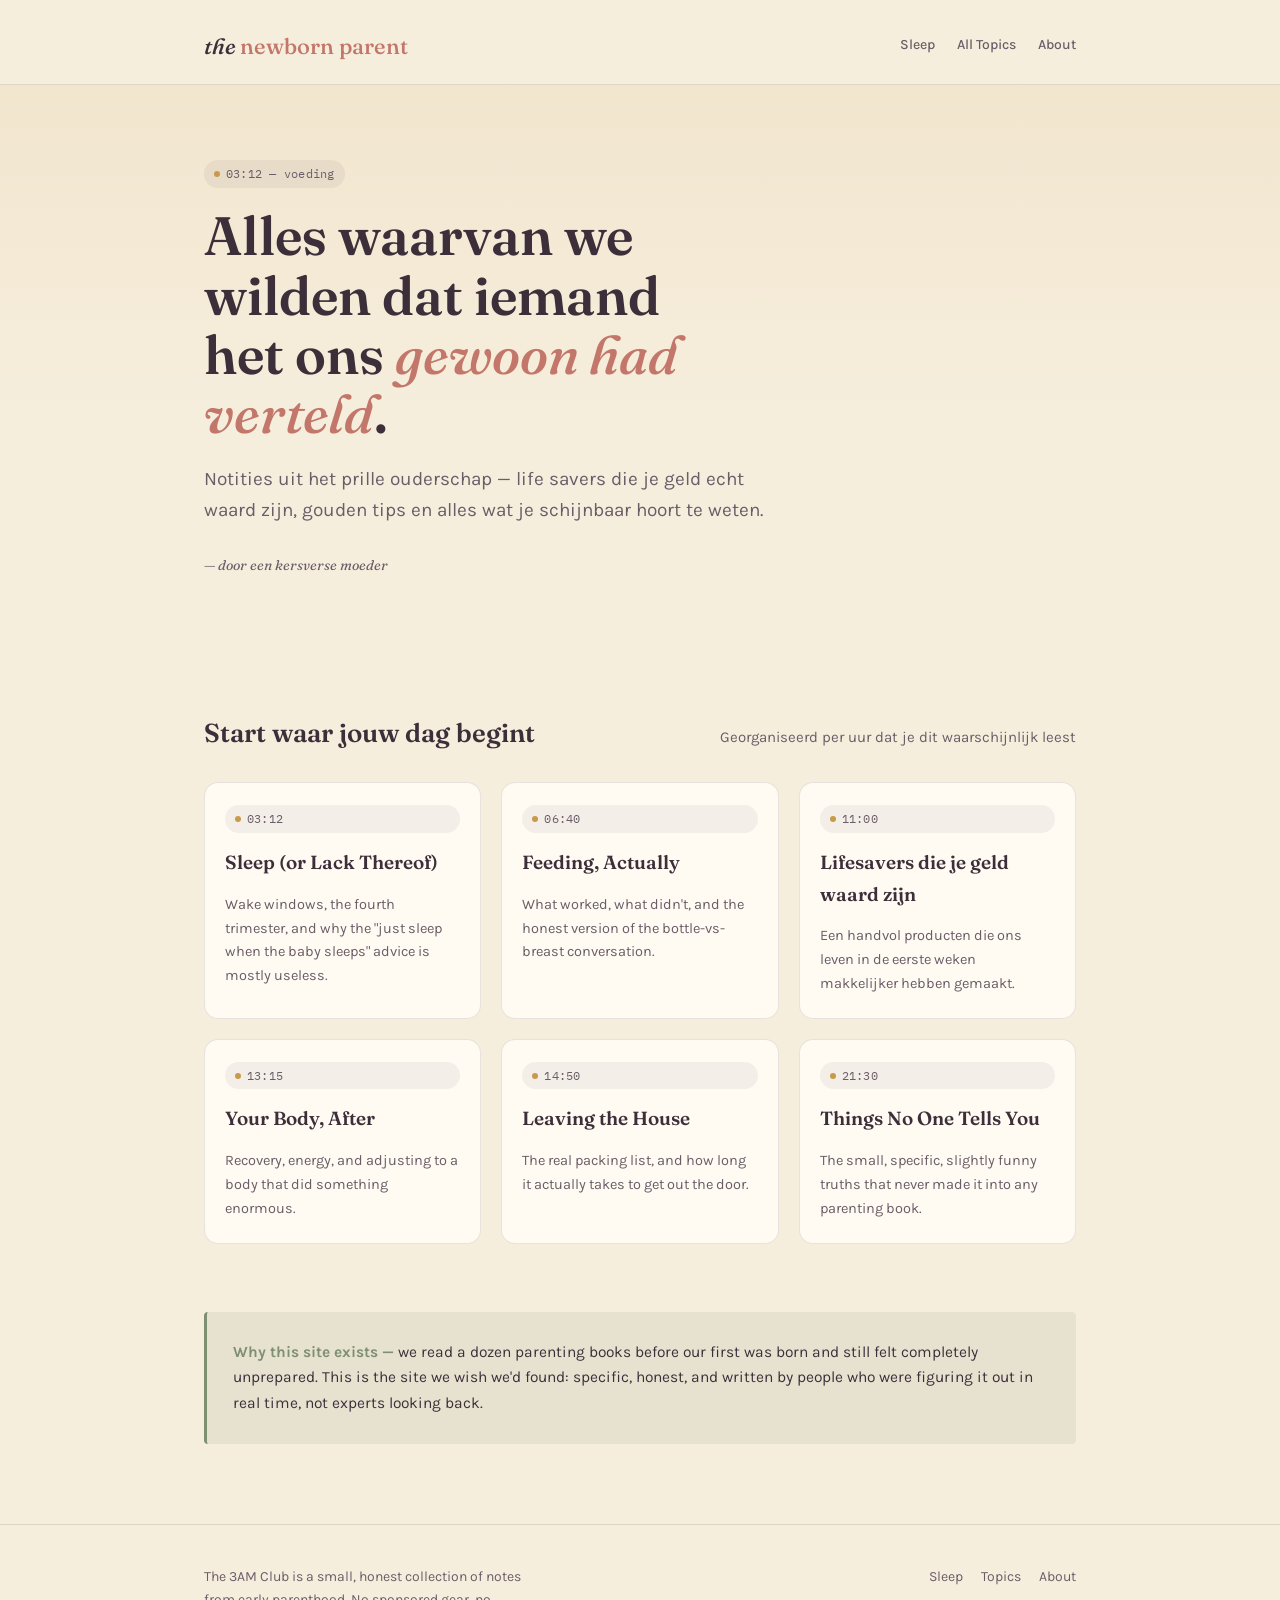
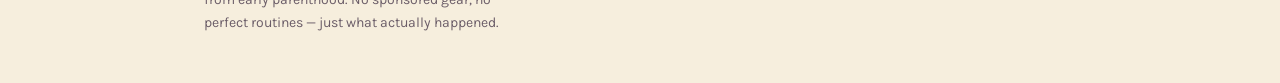
==== index.html @ 92943ace "Update product description in index.html" ====
<!DOCTYPE html>
<html lang="en">
<head>
<meta charset="UTF-8">
<meta name="viewport" content="width=device-width, initial-scale=1.0">
<title>The Newborn Parent - No manual? No problem! A helping hand in early parenthood</title>
<meta name="description" content="Honest notes on the first period of parenthood, gear that's actually worth it, and the things no one tells you about.">
<link rel="stylesheet" href="styles.css">
</head>
<body>

<header class="site">
  <div class="wrap">
    <a href="index.html" class="logo">the <span>newborn parent</span></a>
    <nav class="site-nav">
      <a href="sleep.html">Sleep</a>
      <a href="#topics">All Topics</a>
      <a href="#about">About</a>
    </nav>
  </div>
</header>

<section class="hero">
  <div class="wrap">
    <div class="stamp">03:12 — voeding </div>
    <h1 style="margin-top:18px;">Alles waarvan we wilden dat iemand het ons <em>gewoon had verteld</em>.</h1>
    <p class="lede">Notities uit het prille ouderschap — life savers die je geld echt waard zijn, gouden tips en alles wat je schijnbaar hoort te weten.</p>
    <p class="byline">— door een kersverse moeder</p>
  </div>
</section>

<div class="wrap" id="topics">
  <div class="section-head">
    <h2>Start waar jouw dag begint</h2>
    <p>Georganiseerd per uur dat je dit waarschijnlijk leest</p>
  </div>

  <div class="topics">
    <a class="topic-card" href="sleep.html">
      <div class="stamp">03:12</div>
      <h3>Sleep (or Lack Thereof)</h3>
      <p>Wake windows, the fourth trimester, and why the "just sleep when the baby sleeps" advice is mostly useless.</p>
    </a>

    <a class="topic-card" href="#feeding">
      <div class="stamp">06:40</div>
      <h3>Feeding, Actually</h3>
      <p>What worked, what didn't, and the honest version of the bottle-vs-breast conversation.</p>
    </a>

    <a class="topic-card" href="#gear">
      <div class="stamp">11:00</div>
      <h3>Lifesavers die je geld waard zijn</h3>
      <p>Een handvol producten die ons leven in de eerste weken makkelijker hebben gemaakt.</p>
    </a>

    <a class="topic-card" href="#body">
      <div class="stamp">13:15</div>
      <h3>Your Body, After</h3>
      <p>Recovery, energy, and adjusting to a body that did something enormous.</p>
    </a>

    <a class="topic-card" href="#outings">
      <div class="stamp">14:50</div>
      <h3>Leaving the House</h3>
      <p>The real packing list, and how long it actually takes to get out the door.</p>
    </a>

    <a class="topic-card" href="#truths">
      <div class="stamp">21:30</div>
      <h3>Things No One Tells You</h3>
      <p>The small, specific, slightly funny truths that never made it into any parenting book.</p>
    </a>
  </div>
</div>

<div class="wrap" id="about">
  <div class="callout">
    <p><strong>Why this site exists —</strong> we read a dozen parenting books before our first was born and still felt completely unprepared. This is the site we wish we'd found: specific, honest, and written by people who were figuring it out in real time, not experts looking back.</p>
  </div>
</div>

<footer class="site">
  <div class="wrap">
    <p>The 3AM Club is a small, honest collection of notes from early parenthood. No sponsored gear, no perfect routines — just what actually happened.</p>
    <nav class="foot-nav">
      <a href="sleep.html">Sleep</a>
      <a href="#topics">Topics</a>
      <a href="#about">About</a>
    </nav>
  </div>
</footer>

</body>
</html>
---- styles.css ----
/* ============================================
   THE 3AM CLUB — shared styles
   Palette:
     --lamp   #F6EEDD  warm lamplight background
     --paper  #FFFBF3  card surface, slightly lifted
     --ink    #3D2F3A  deep plum-brown text
     --sage   #7E8F72  calm green accent (topics)
     --rose   #C3776A  dusty rose accent (CTAs)
     --gold   #C99A4A  hairline / divider accent
   Type:
     Display: 'Fraunces' (italic for voice, upright for headings)
     Body:    'Karla'
     Utility: 'IBM Plex Mono' (timestamps — the site's signature device)
   ============================================ */

@import url('https://fonts.googleapis.com/css2?family=Fraunces:ital,wght@0,500;0,600;1,500&family=Karla:wght@400;500;700&family=IBM+Plex+Mono:wght@500&display=swap');

:root {
  --lamp: #F6EEDD;
  --paper: #FFFBF3;
  --ink: #3D2F3A;
  --ink-soft: #6B5D68;
  --sage: #7E8F72;
  --rose: #C3776A;
  --gold: #C99A4A;
  --line: rgba(61, 47, 58, 0.12);
  --max: 920px;
}

* { box-sizing: border-box; }

html { scroll-behavior: smooth; }

body {
  margin: 0;
  background: var(--lamp);
  color: var(--ink);
  font-family: 'Karla', sans-serif;
  font-size: 17px;
  line-height: 1.65;
  -webkit-font-smoothing: antialiased;
}

a { color: inherit; }

img { max-width: 100%; display: block; }

.wrap {
  max-width: var(--max);
  margin: 0 auto;
  padding: 0 24px;
}

/* ---------- timestamp tag: the signature device ---------- */
.stamp {
  display: inline-flex;
  align-items: center;
  gap: 6px;
  font-family: 'IBM Plex Mono', monospace;
  font-size: 12px;
  letter-spacing: 0.02em;
  color: var(--ink-soft);
  background: rgba(61, 47, 58, 0.06);
  padding: 4px 10px;
  border-radius: 100px;
}
.stamp::before {
  content: "";
  width: 6px;
  height: 6px;
  border-radius: 50%;
  background: var(--gold);
  flex-shrink: 0;
}

/* ---------- header ---------- */
header.site {
  padding: 28px 0 20px;
  border-bottom: 1px solid var(--line);
}
header.site .wrap {
  display: flex;
  align-items: center;
  justify-content: space-between;
  gap: 16px;
  flex-wrap: wrap;
}
.logo {
  font-family: 'Fraunces', serif;
  font-style: italic;
  font-weight: 500;
  font-size: 22px;
  text-decoration: none;
  color: var(--ink);
}
.logo span { color: var(--rose); font-style: normal; }
nav.site-nav {
  display: flex;
  gap: 22px;
  font-size: 14px;
  font-weight: 500;
}
nav.site-nav a {
  text-decoration: none;
  color: var(--ink-soft);
  border-bottom: 1px solid transparent;
  padding-bottom: 2px;
  transition: border-color 0.15s ease, color 0.15s ease;
}
nav.site-nav a:hover,
nav.site-nav a:focus-visible {
  color: var(--ink);
  border-color: var(--gold);
}

/* ---------- hero ---------- */
.hero {
  padding: 72px 0 56px;
  background: linear-gradient(180deg, rgba(201,154,74,0.10) 0%, rgba(246,238,221,0) 60%);
}
.hero .eyebrow { margin-bottom: 14px; }
.hero h1 {
  font-family: 'Fraunces', serif;
  font-weight: 600;
  font-size: clamp(34px, 5vw, 54px);
  line-height: 1.1;
  margin: 0 0 20px;
  max-width: 14ch;
}
.hero h1 em {
  color: var(--rose);
  font-style: italic;
  font-weight: 500;
}
.hero p.lede {
  font-size: 19px;
  color: var(--ink-soft);
  max-width: 52ch;
  margin: 0 0 28px;
}
.byline {
  font-size: 14px;
  color: var(--ink-soft);
  font-style: italic;
  font-family: 'Fraunces', serif;
}

/* ---------- topic grid ---------- */
.section-head {
  display: flex;
  align-items: baseline;
  justify-content: space-between;
  gap: 16px;
  margin: 64px 0 28px;
  flex-wrap: wrap;
}
.section-head h2 {
  font-family: 'Fraunces', serif;
  font-weight: 600;
  font-size: 26px;
  margin: 0;
}
.section-head p {
  color: var(--ink-soft);
  font-size: 15px;
  margin: 0;
}

.topics {
  display: grid;
  grid-template-columns: repeat(3, 1fr);
  gap: 20px;
  padding-bottom: 20px;
}
@media (max-width: 760px) {
  .topics { grid-template-columns: repeat(2, 1fr); }
}
@media (max-width: 520px) {
  .topics { grid-template-columns: 1fr; }
}

.topic-card {
  display: flex;
  flex-direction: column;
  gap: 14px;
  background: var(--paper);
  border: 1px solid var(--line);
  border-radius: 14px;
  padding: 22px 20px;
  text-decoration: none;
  color: var(--ink);
  transition: transform 0.15s ease, box-shadow 0.15s ease, border-color 0.15s ease;
}
.topic-card:hover,
.topic-card:focus-visible {
  transform: translateY(-3px);
  border-color: var(--gold);
  box-shadow: 0 10px 24px -14px rgba(61, 47, 58, 0.35);
}
.topic-card h3 {
  font-family: 'Fraunces', serif;
  font-weight: 600;
  font-size: 19px;
  margin: 0;
}
.topic-card p {
  font-size: 14.5px;
  color: var(--ink-soft);
  margin: 0;
  flex-grow: 1;
}

/* ---------- post list (topic hub pages) ---------- */
.post-list {
  display: flex;
  flex-direction: column;
  gap: 0;
  border-top: 1px solid var(--line);
}
.post-row {
  display: flex;
  flex-direction: column;
  gap: 10px;
  padding: 26px 0;
  border-bottom: 1px solid var(--line);
  text-decoration: none;
  color: var(--ink);
}
.post-row h3 {
  font-family: 'Fraunces', serif;
  font-weight: 600;
  font-size: 21px;
  margin: 0;
}
.post-row p {
  color: var(--ink-soft);
  margin: 0;
  font-size: 15.5px;
  max-width: 62ch;
}

/* ---------- breadcrumb ---------- */
.crumb {
  font-size: 13px;
  color: var(--ink-soft);
  text-decoration: none;
  display: inline-flex;
  align-items: center;
  gap: 6px;
  margin-bottom: 22px;
}
.crumb:hover { color: var(--ink); }

.hub-intro {
  padding: 44px 0 12px;
}
.hub-intro h1 {
  font-family: 'Fraunces', serif;
  font-weight: 600;
  font-size: clamp(30px, 4.5vw, 42px);
  margin: 0 0 14px;
}
.hub-intro p {
  color: var(--ink-soft);
  font-size: 17px;
  max-width: 56ch;
  margin: 0;
}

/* ---------- callout ---------- */
.callout {
  margin: 48px 0;
  padding: 28px 26px;
  background: rgba(126, 143, 114, 0.12);
  border-left: 3px solid var(--sage);
  border-radius: 4px;
}
.callout p {
  margin: 0;
  font-size: 15.5px;
}
.callout strong { color: var(--sage); }

/* ---------- footer ---------- */
footer.site {
  margin-top: 80px;
  border-top: 1px solid var(--line);
  padding: 40px 0 48px;
}
footer.site .wrap {
  display: flex;
  justify-content: space-between;
  align-items: flex-start;
  gap: 24px;
  flex-wrap: wrap;
}
footer.site p {
  color: var(--ink-soft);
  font-size: 14px;
  max-width: 40ch;
  margin: 0;
}
footer.site .foot-nav {
  display: flex;
  gap: 18px;
  font-size: 14px;
}
footer.site .foot-nav a {
  text-decoration: none;
  color: var(--ink-soft);
}
footer.site .foot-nav a:hover { color: var(--ink); }

:focus-visible {
  outline: 2px solid var(--gold);
  outline-offset: 2px;
}

@media (prefers-reduced-motion: reduce) {
  * { transition: none !important; scroll-behavior: auto !important; }
}
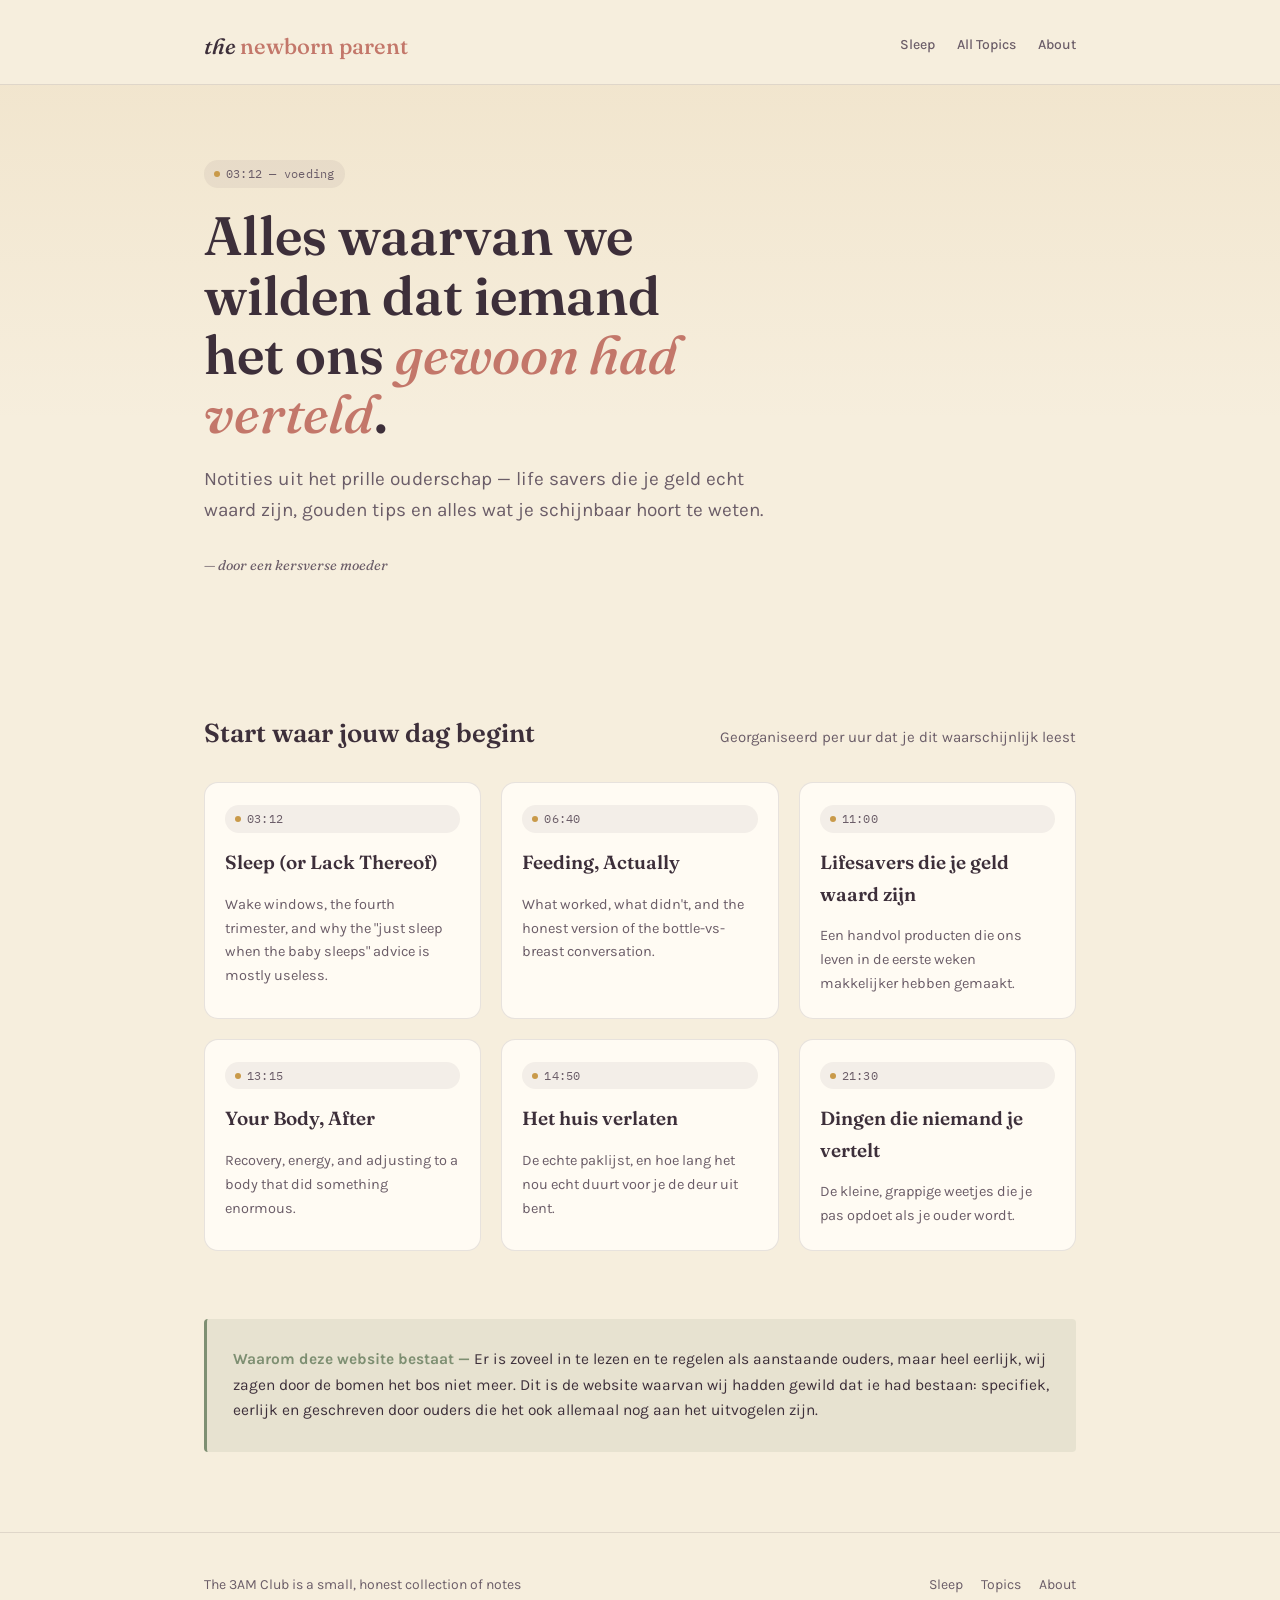
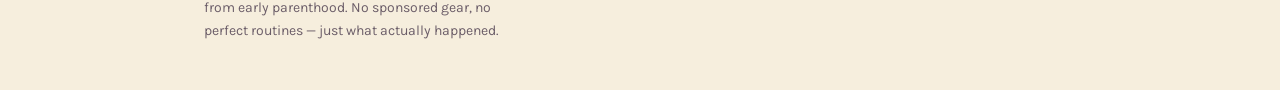
==== commit 9398a701: "Translate text in index.html to Dutch Translated content from English to Dutch for better accessibil" ====
--- a/index.html
+++ b/index.html
@@ -62,21 +62,21 @@
 
     <a class="topic-card" href="#outings">
       <div class="stamp">14:50</div>
-      <h3>Leaving the House</h3>
-      <p>The real packing list, and how long it actually takes to get out the door.</p>
+      <h3>Het huis verlaten</h3>
+      <p>De echte paklijst, en hoe lang het nou echt duurt voor je de deur uit bent.</p>
     </a>
 
     <a class="topic-card" href="#truths">
       <div class="stamp">21:30</div>
-      <h3>Things No One Tells You</h3>
-      <p>The small, specific, slightly funny truths that never made it into any parenting book.</p>
+      <h3>Dingen die niemand je vertelt</h3>
+      <p>De kleine, grappige weetjes die je pas opdoet als je ouder wordt.</p>
     </a>
   </div>
 </div>
 
 <div class="wrap" id="about">
   <div class="callout">
-    <p><strong>Why this site exists —</strong> we read a dozen parenting books before our first was born and still felt completely unprepared. This is the site we wish we'd found: specific, honest, and written by people who were figuring it out in real time, not experts looking back.</p>
+    <p><strong>Waarom deze website bestaat —</strong> Er is zoveel in te lezen en te regelen als aanstaande ouders, maar heel eerlijk, wij zagen door de bomen het bos niet meer. Dit is de website waarvan wij hadden gewild dat ie had bestaan: specifiek, eerlijk en geschreven door ouders die het ook allemaal nog aan het uitvogelen zijn.</p>
   </div>
 </div>
 
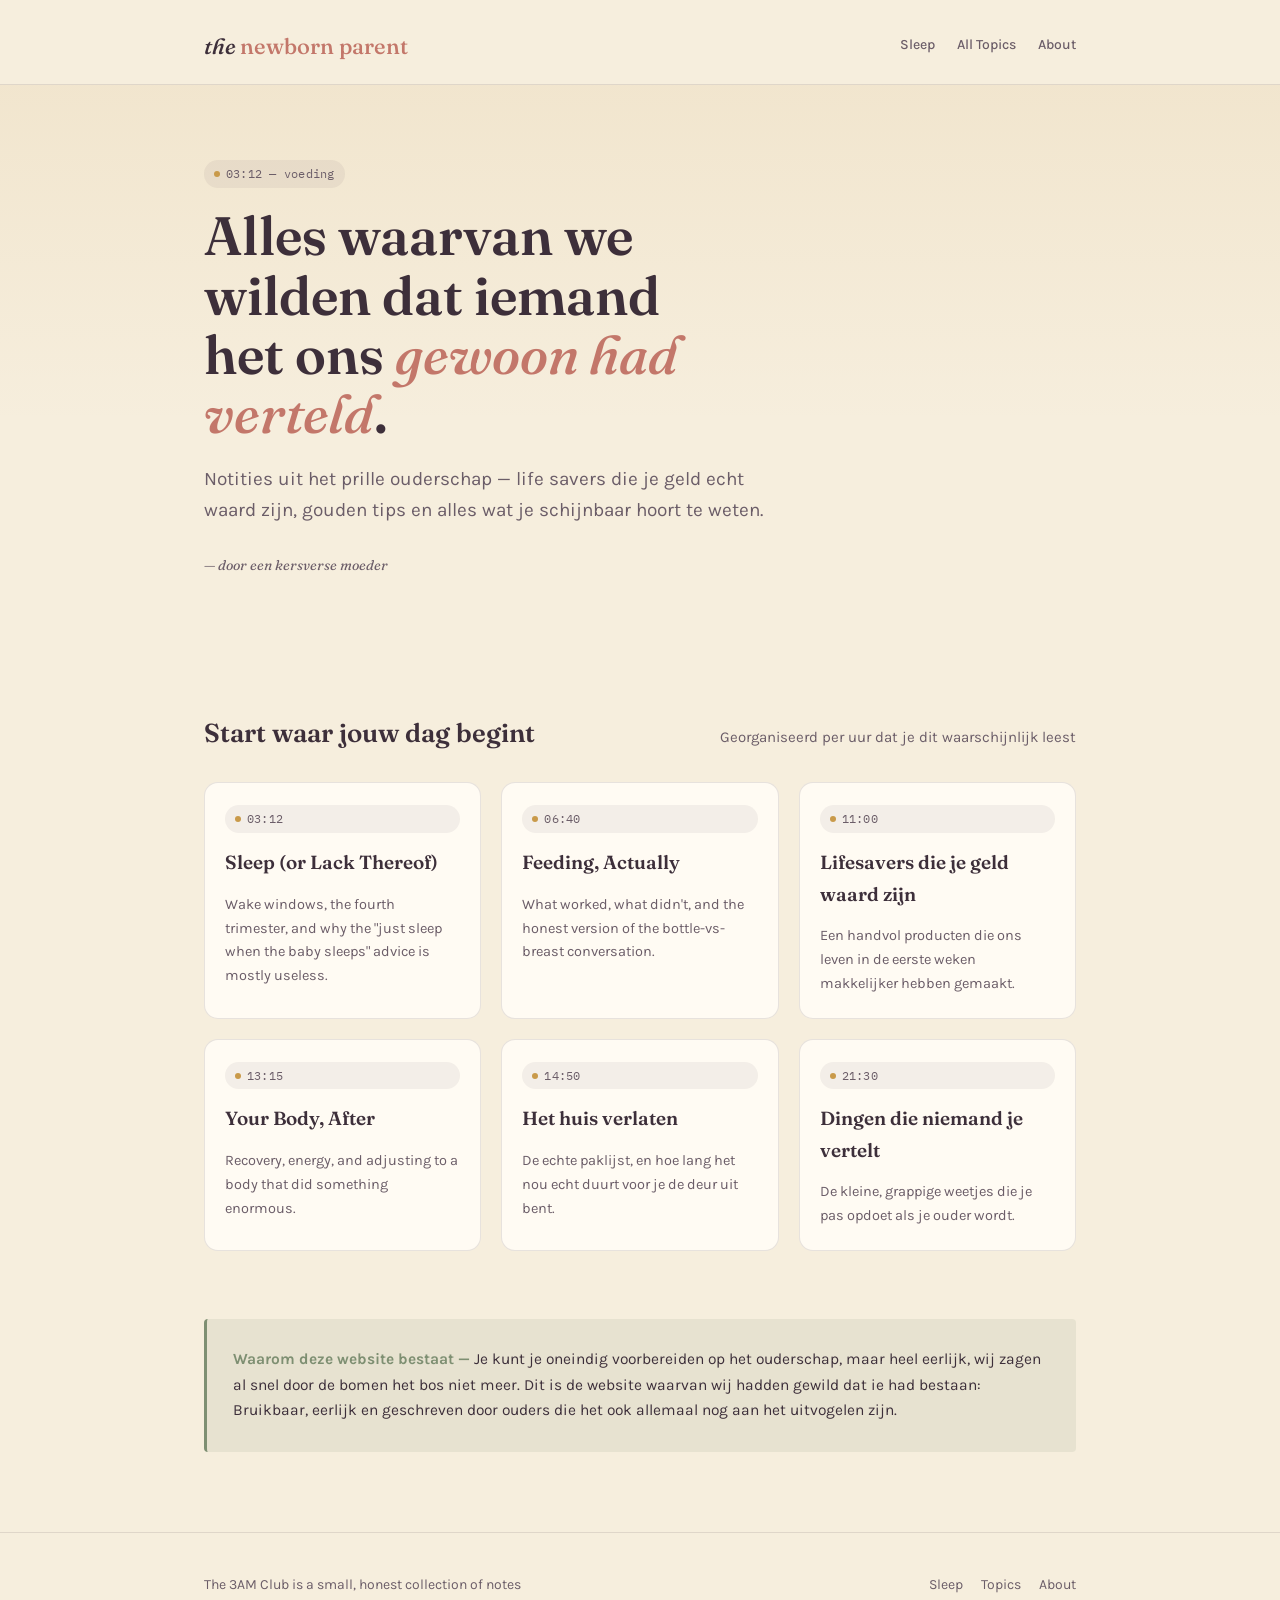
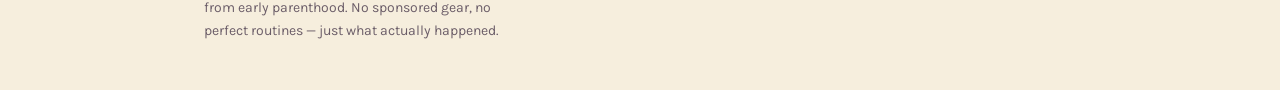
==== commit 50b20a69: "Update index.html" ====
--- a/index.html
+++ b/index.html
@@ -76,7 +76,7 @@
 
 <div class="wrap" id="about">
   <div class="callout">
-    <p><strong>Waarom deze website bestaat —</strong> Er is zoveel in te lezen en te regelen als aanstaande ouders, maar heel eerlijk, wij zagen door de bomen het bos niet meer. Dit is de website waarvan wij hadden gewild dat ie had bestaan: specifiek, eerlijk en geschreven door ouders die het ook allemaal nog aan het uitvogelen zijn.</p>
+    <p><strong>Waarom deze website bestaat —</strong> Je kunt je oneindig voorbereiden op het ouderschap, maar heel eerlijk, wij zagen al snel door de bomen het bos niet meer. Dit is de website waarvan wij hadden gewild dat ie had bestaan: Bruikbaar, eerlijk en geschreven door ouders die het ook allemaal nog aan het uitvogelen zijn.</p>
   </div>
 </div>
 
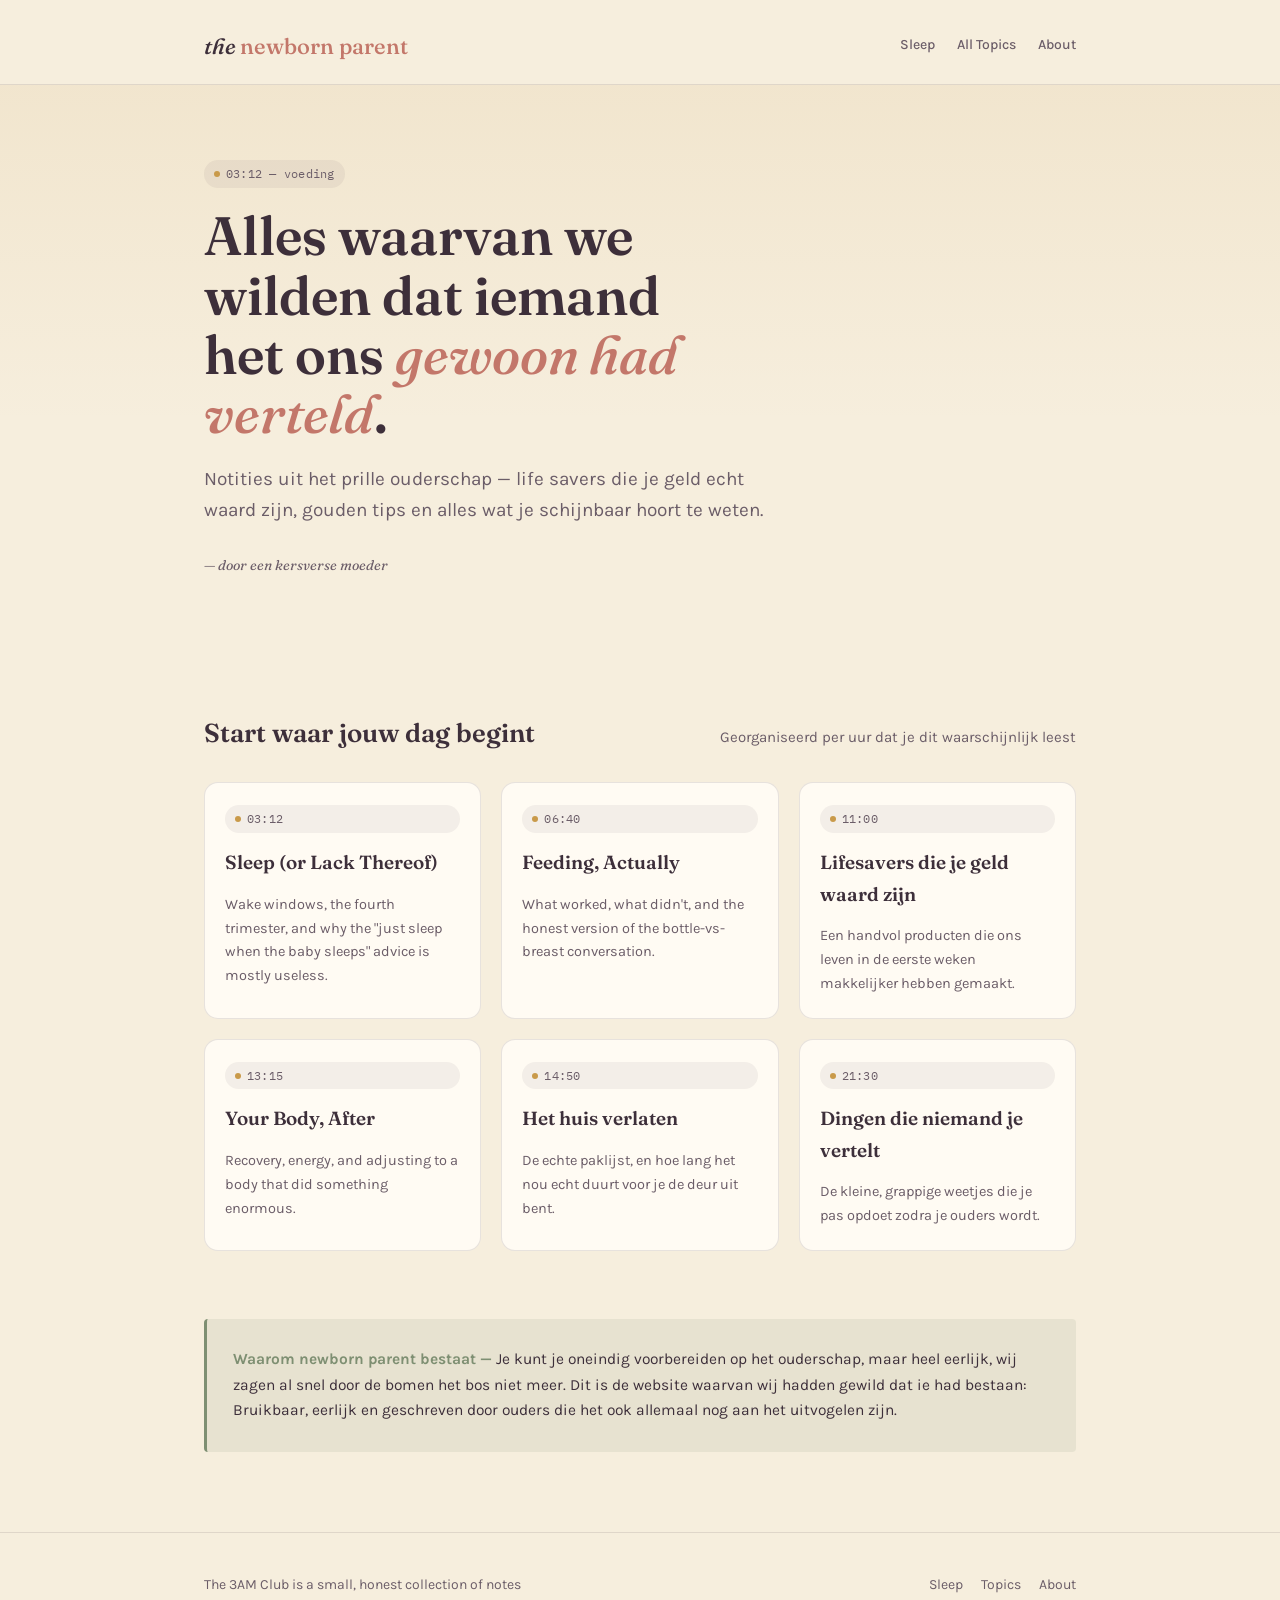
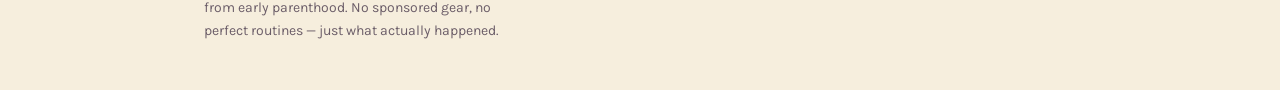
==== commit 535e82ae: "Update text in index.html for clarity" ====
--- a/index.html
+++ b/index.html
@@ -69,14 +69,14 @@
     <a class="topic-card" href="#truths">
       <div class="stamp">21:30</div>
       <h3>Dingen die niemand je vertelt</h3>
-      <p>De kleine, grappige weetjes die je pas opdoet als je ouder wordt.</p>
+      <p>De kleine, grappige weetjes die je pas opdoet zodra je ouders wordt.</p>
     </a>
   </div>
 </div>
 
 <div class="wrap" id="about">
   <div class="callout">
-    <p><strong>Waarom deze website bestaat —</strong> Je kunt je oneindig voorbereiden op het ouderschap, maar heel eerlijk, wij zagen al snel door de bomen het bos niet meer. Dit is de website waarvan wij hadden gewild dat ie had bestaan: Bruikbaar, eerlijk en geschreven door ouders die het ook allemaal nog aan het uitvogelen zijn.</p>
+    <p><strong>Waarom <span>newborn parent</span></a> bestaat —</strong> Je kunt je oneindig voorbereiden op het ouderschap, maar heel eerlijk, wij zagen al snel door de bomen het bos niet meer. Dit is de website waarvan wij hadden gewild dat ie had bestaan: Bruikbaar, eerlijk en geschreven door ouders die het ook allemaal nog aan het uitvogelen zijn.</p>
   </div>
 </div>
 
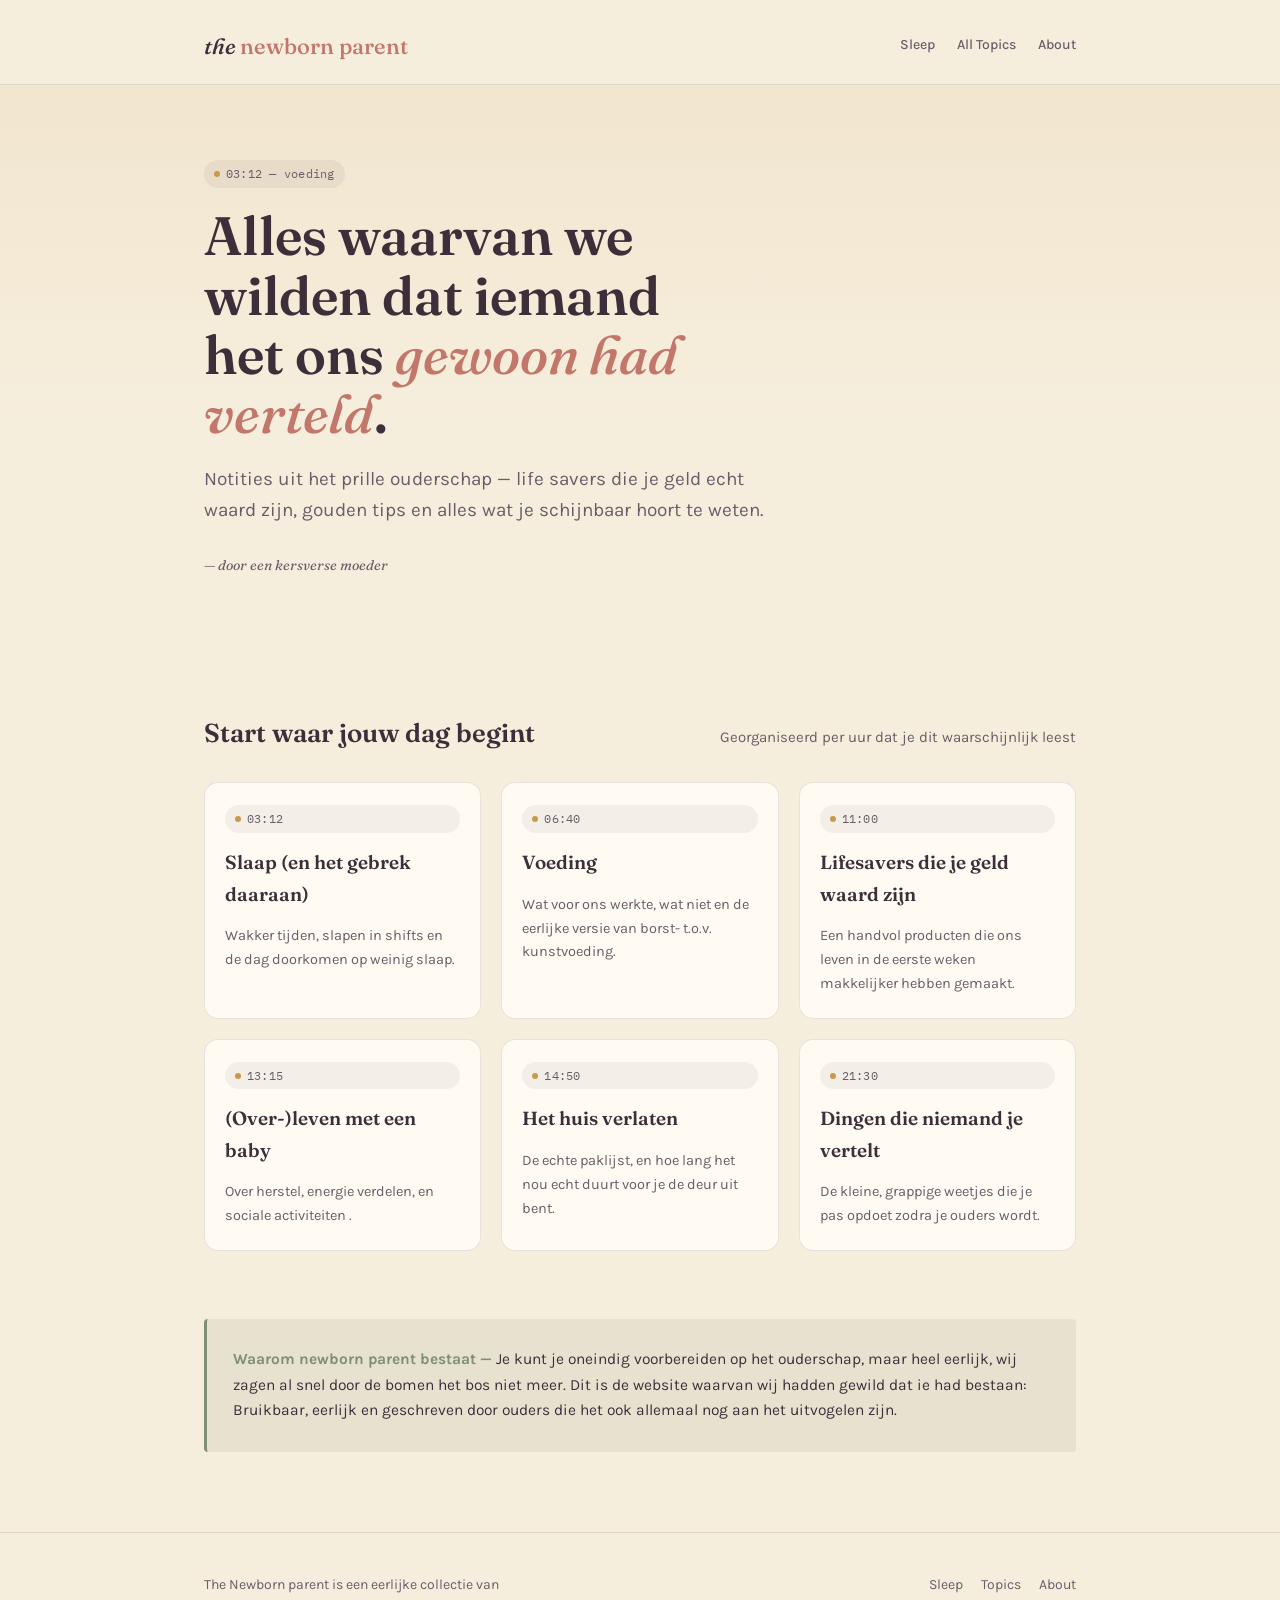
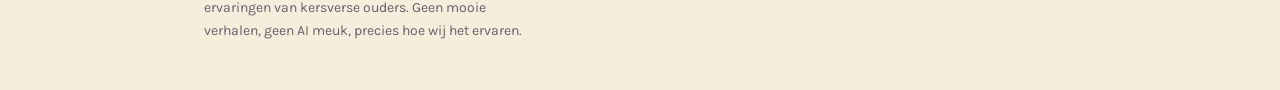
==== commit 4b677c27: "Translate topics and footer text to Dutch Updated content to Dutch for better localization." ====
--- a/index.html
+++ b/index.html
@@ -38,14 +38,14 @@
   <div class="topics">
     <a class="topic-card" href="sleep.html">
       <div class="stamp">03:12</div>
-      <h3>Sleep (or Lack Thereof)</h3>
-      <p>Wake windows, the fourth trimester, and why the "just sleep when the baby sleeps" advice is mostly useless.</p>
+      <h3>Slaap (en het gebrek daaraan)</h3>
+      <p>Wakker tijden, slapen in shifts en de dag doorkomen op weinig slaap.</p>
     </a>
 
     <a class="topic-card" href="#feeding">
       <div class="stamp">06:40</div>
-      <h3>Feeding, Actually</h3>
-      <p>What worked, what didn't, and the honest version of the bottle-vs-breast conversation.</p>
+      <h3>Voeding</h3>
+      <p>Wat voor ons werkte, wat niet en de eerlijke versie van borst- t.o.v. kunstvoeding.</p>
     </a>
 
     <a class="topic-card" href="#gear">
@@ -56,8 +56,8 @@
 
     <a class="topic-card" href="#body">
       <div class="stamp">13:15</div>
-      <h3>Your Body, After</h3>
-      <p>Recovery, energy, and adjusting to a body that did something enormous.</p>
+      <h3>(Over-)leven met een baby</h3>
+      <p>Over herstel, energie verdelen, en sociale activiteiten .</p>
     </a>
 
     <a class="topic-card" href="#outings">
@@ -82,7 +82,7 @@
 
 <footer class="site">
   <div class="wrap">
-    <p>The 3AM Club is a small, honest collection of notes from early parenthood. No sponsored gear, no perfect routines — just what actually happened.</p>
+    <p>The Newborn parent is een eerlijke collectie van ervaringen van kersverse ouders. Geen mooie verhalen, geen AI meuk, precies hoe wij het ervaren.</p>
     <nav class="foot-nav">
       <a href="sleep.html">Sleep</a>
       <a href="#topics">Topics</a>
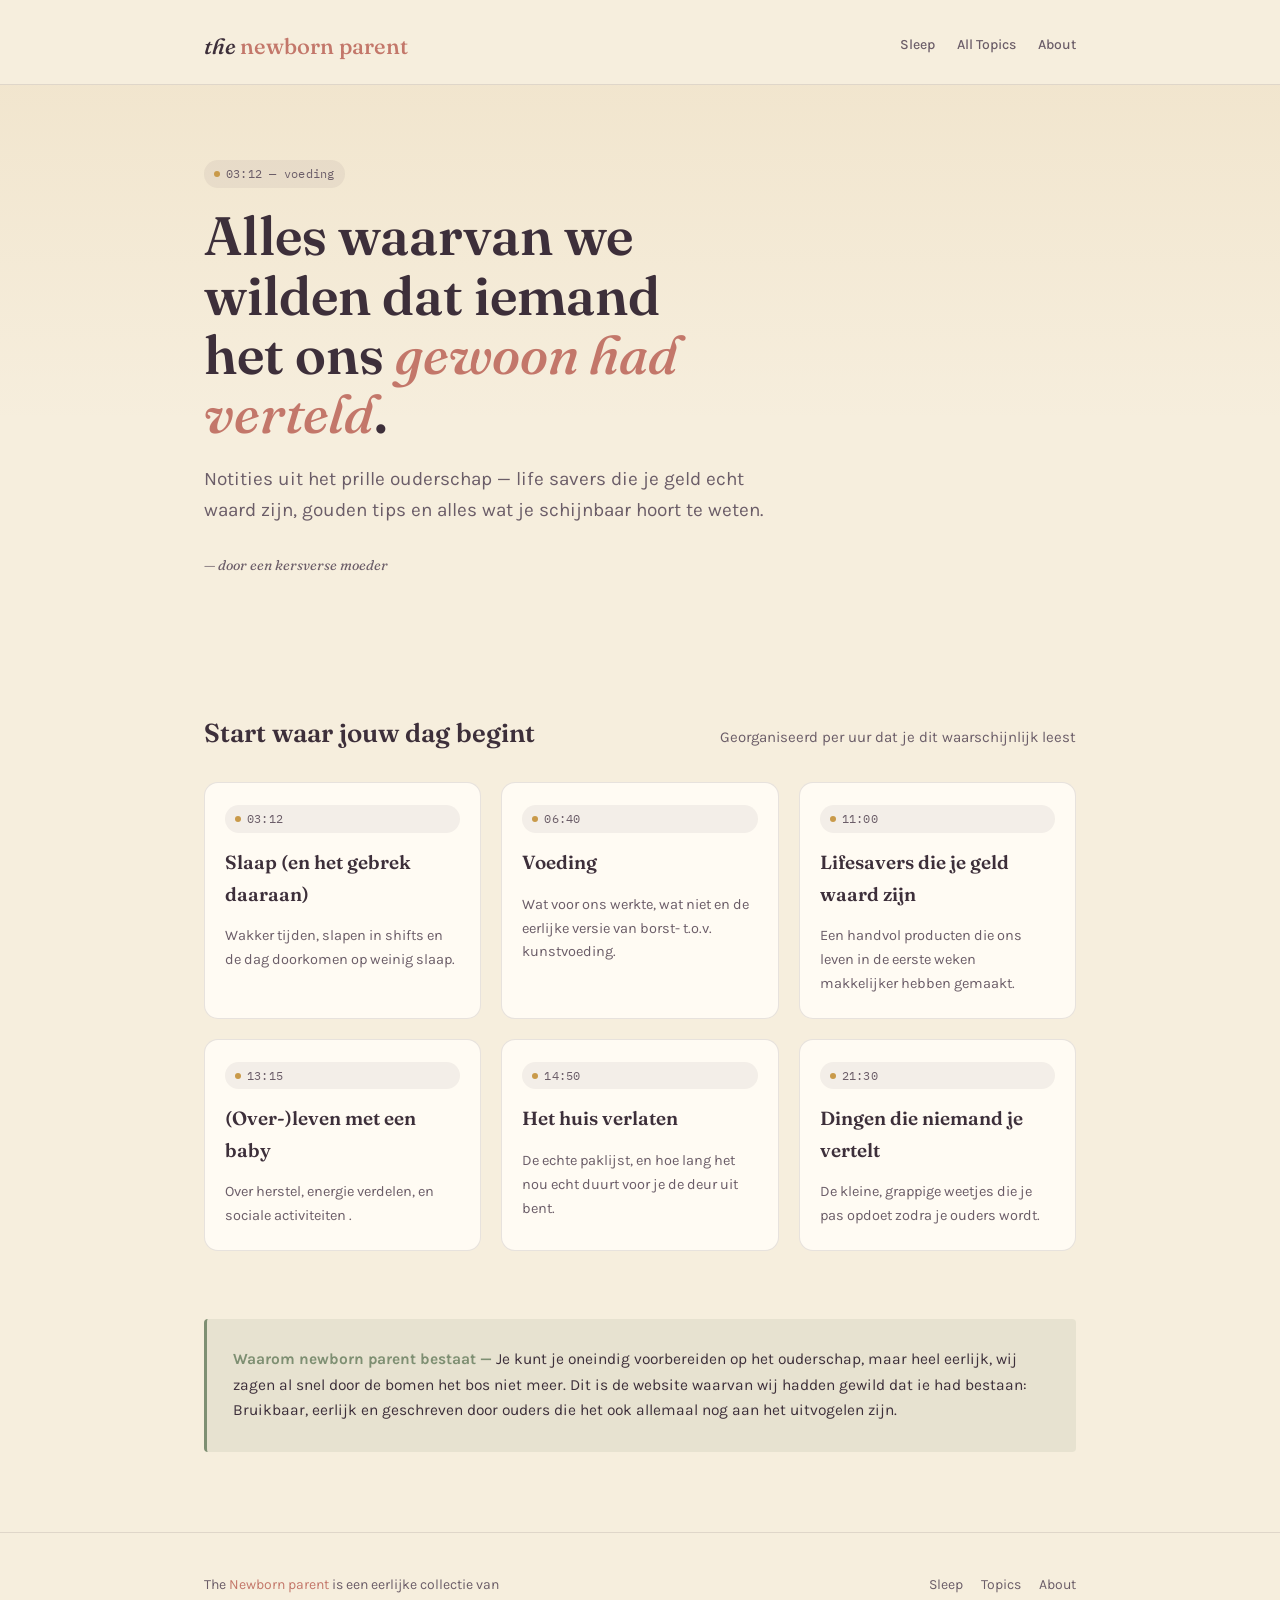
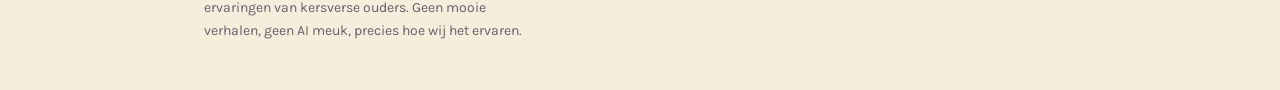
==== commit 500dbe54: "Update footer text with highlighted 'Newborn parent'" ====
--- a/index.html
+++ b/index.html
@@ -82,7 +82,7 @@
 
 <footer class="site">
   <div class="wrap">
-    <p>The Newborn parent is een eerlijke collectie van ervaringen van kersverse ouders. Geen mooie verhalen, geen AI meuk, precies hoe wij het ervaren.</p>
+    <p>The <span style="color:#C3776A;">Newborn parent</span> is een eerlijke collectie van ervaringen van kersverse ouders. Geen mooie verhalen, geen AI meuk, precies hoe wij het ervaren.</p>
     <nav class="foot-nav">
       <a href="sleep.html">Sleep</a>
       <a href="#topics">Topics</a>
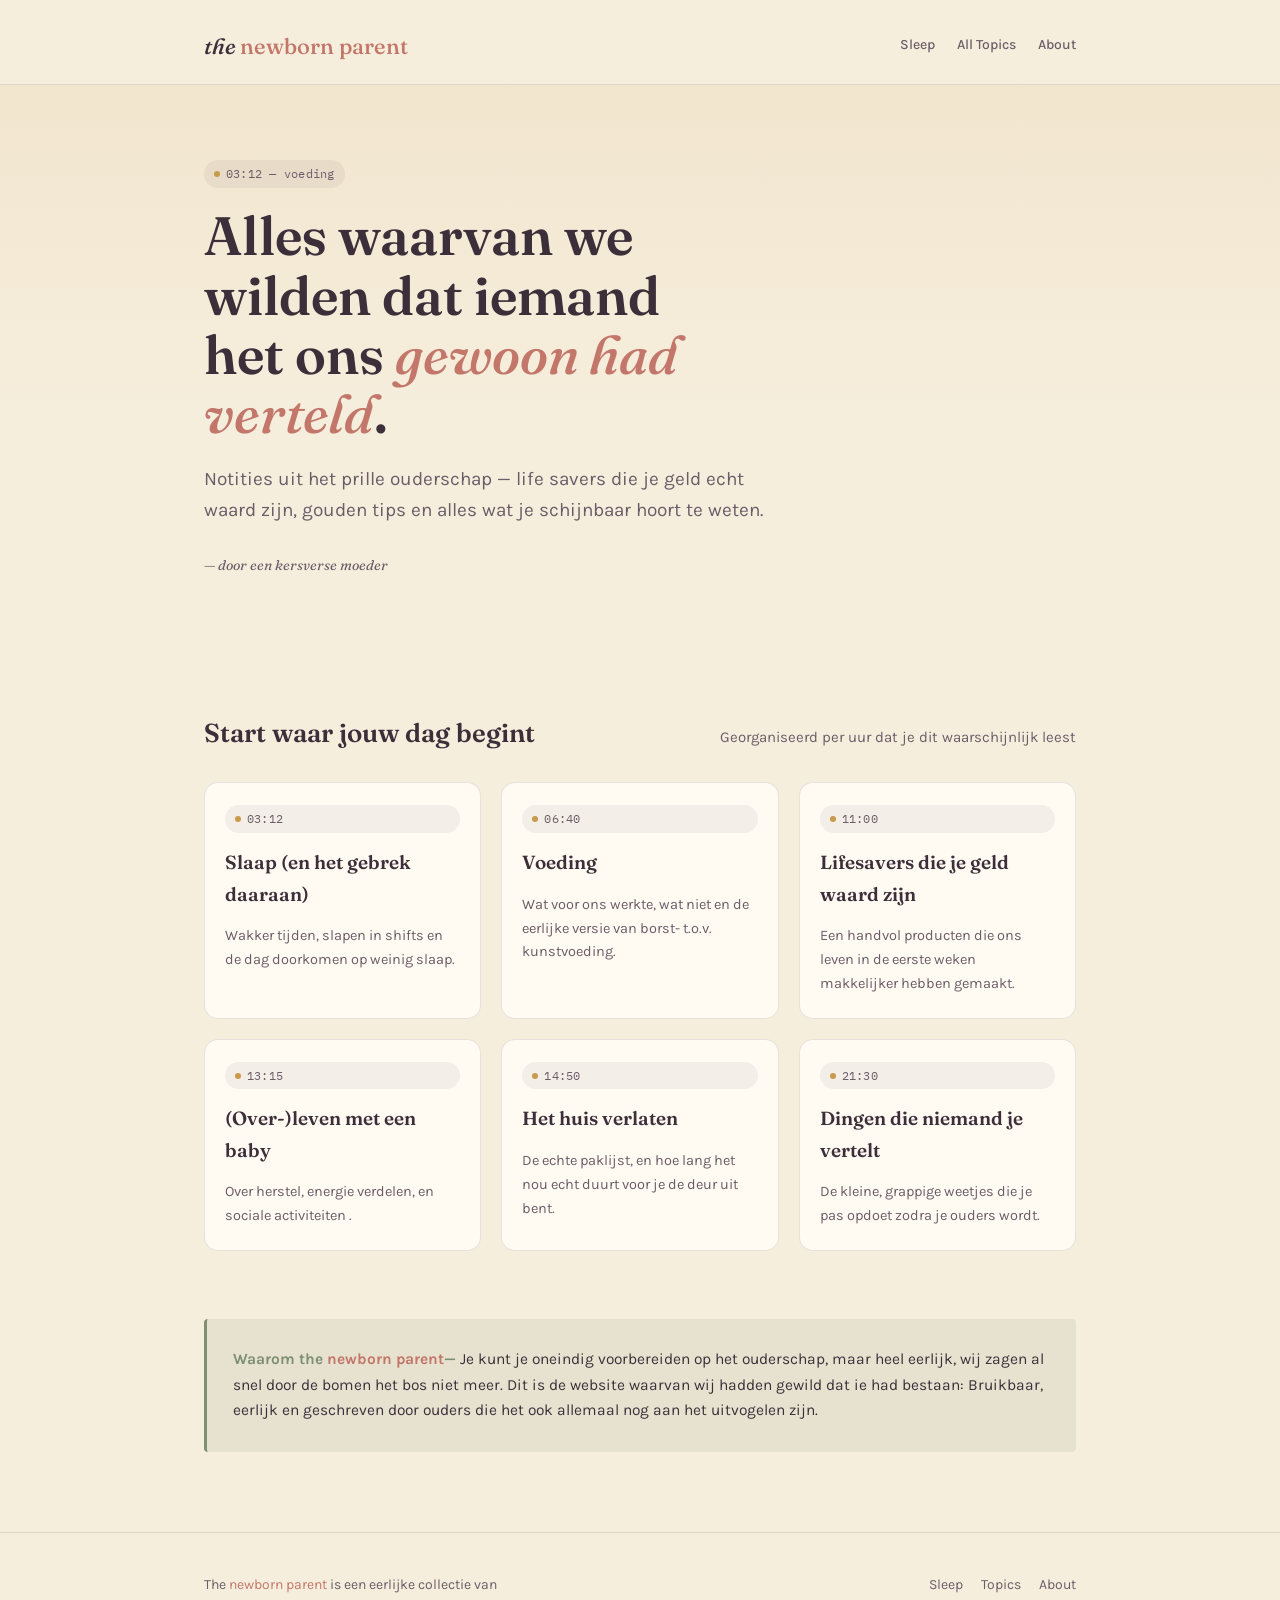
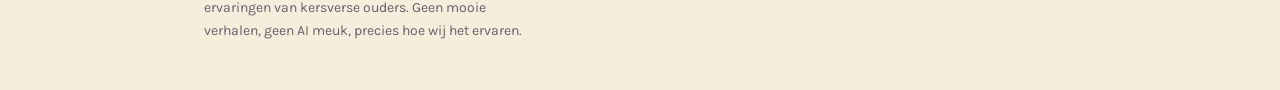
==== commit 58b7ecd7: "Correct capitalization of 'newborn parent' in text" ====
--- a/index.html
+++ b/index.html
@@ -76,13 +76,13 @@
 
 <div class="wrap" id="about">
   <div class="callout">
-    <p><strong>Waarom <span>newborn parent</span></a> bestaat —</strong> Je kunt je oneindig voorbereiden op het ouderschap, maar heel eerlijk, wij zagen al snel door de bomen het bos niet meer. Dit is de website waarvan wij hadden gewild dat ie had bestaan: Bruikbaar, eerlijk en geschreven door ouders die het ook allemaal nog aan het uitvogelen zijn.</p>
+    <p><strong>Waarom the <span style="color:#C3776A;">newborn parent</span>—</strong> Je kunt je oneindig voorbereiden op het ouderschap, maar heel eerlijk, wij zagen al snel door de bomen het bos niet meer. Dit is de website waarvan wij hadden gewild dat ie had bestaan: Bruikbaar, eerlijk en geschreven door ouders die het ook allemaal nog aan het uitvogelen zijn.</p>
   </div>
 </div>
 
 <footer class="site">
   <div class="wrap">
-    <p>The <span style="color:#C3776A;">Newborn parent</span> is een eerlijke collectie van ervaringen van kersverse ouders. Geen mooie verhalen, geen AI meuk, precies hoe wij het ervaren.</p>
+    <p>The <span style="color:#C3776A;">newborn parent</span> is een eerlijke collectie van ervaringen van kersverse ouders. Geen mooie verhalen, geen AI meuk, precies hoe wij het ervaren.</p>
     <nav class="foot-nav">
       <a href="sleep.html">Sleep</a>
       <a href="#topics">Topics</a>
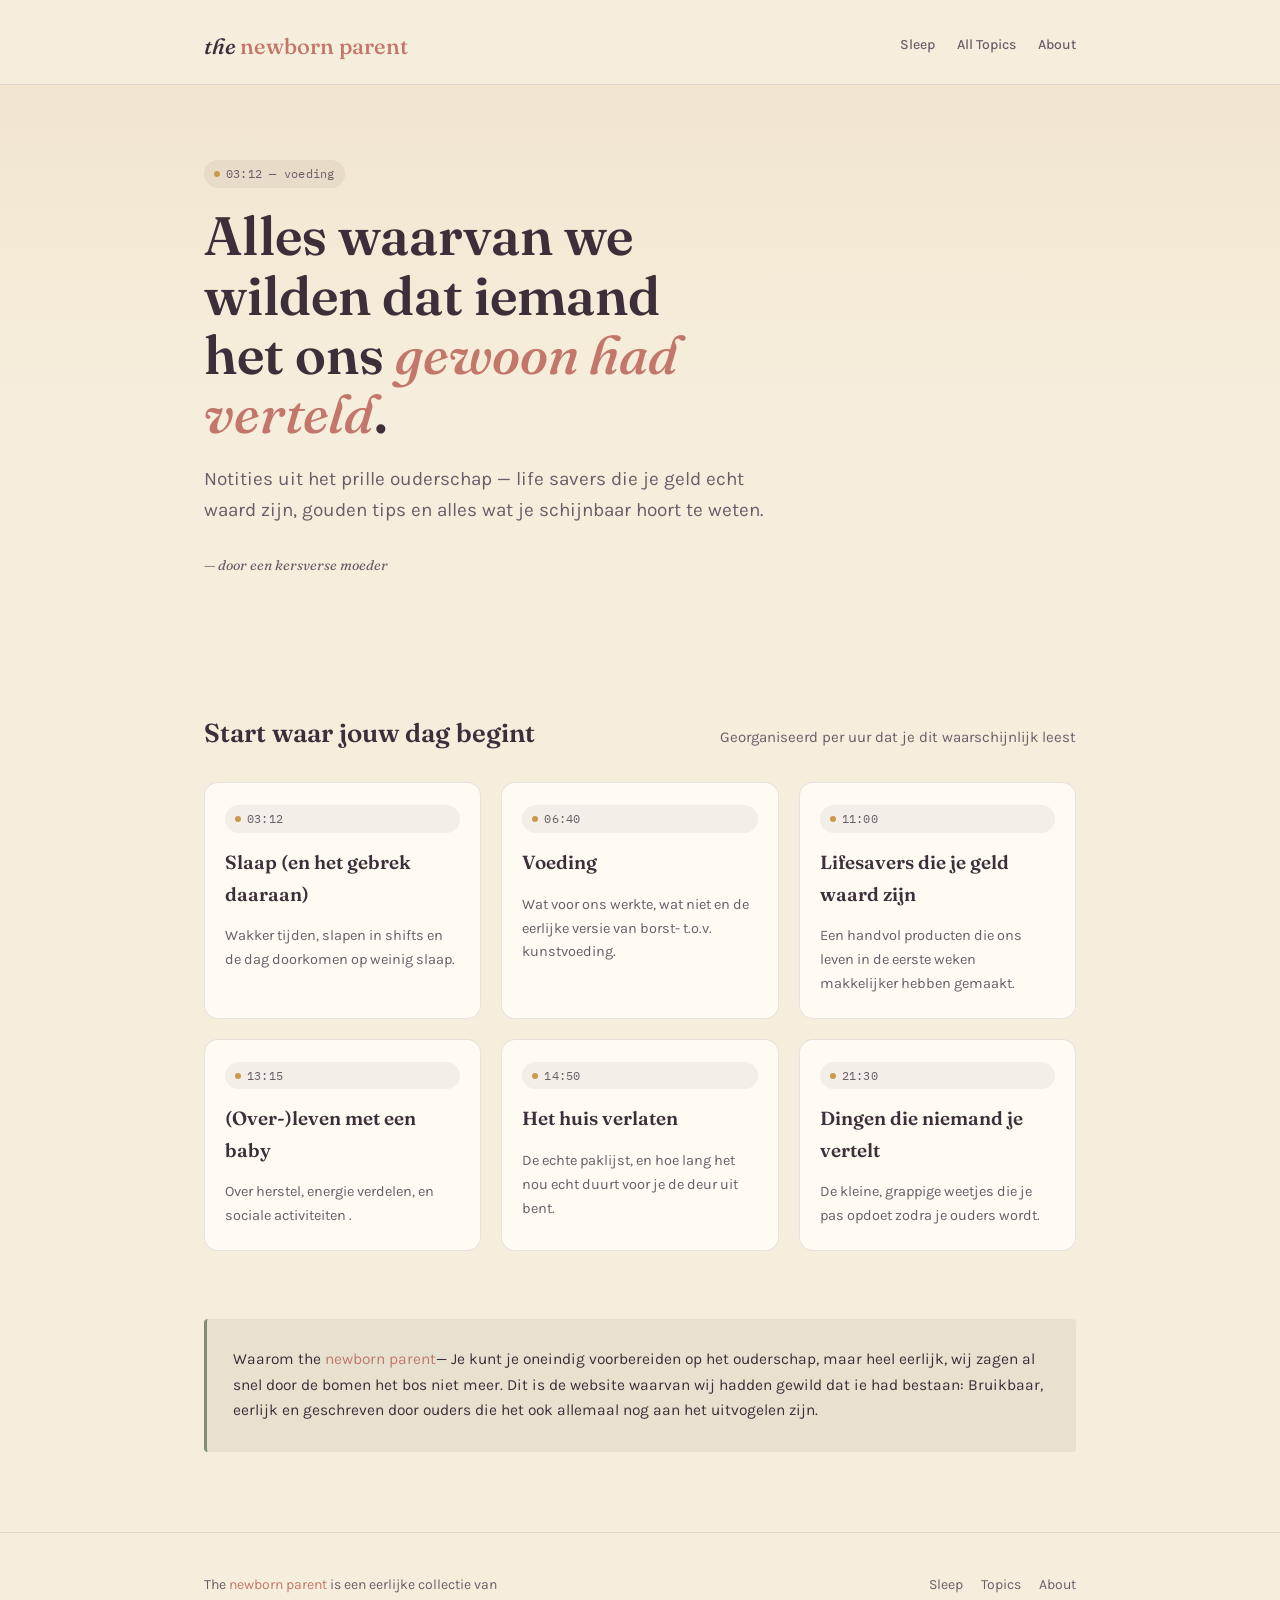
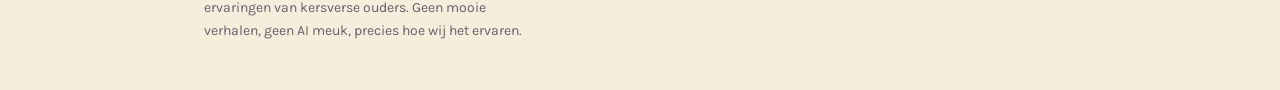
==== commit f661db88: "Fix HTML formatting in the about section" ====
--- a/index.html
+++ b/index.html
@@ -76,7 +76,7 @@
 
 <div class="wrap" id="about">
   <div class="callout">
-    <p><strong>Waarom the <span style="color:#C3776A;">newborn parent</span>—</strong> Je kunt je oneindig voorbereiden op het ouderschap, maar heel eerlijk, wij zagen al snel door de bomen het bos niet meer. Dit is de website waarvan wij hadden gewild dat ie had bestaan: Bruikbaar, eerlijk en geschreven door ouders die het ook allemaal nog aan het uitvogelen zijn.</p>
+    <p>Waarom the <span style="color:#C3776A;">newborn parent</span>—</strong> Je kunt je oneindig voorbereiden op het ouderschap, maar heel eerlijk, wij zagen al snel door de bomen het bos niet meer. Dit is de website waarvan wij hadden gewild dat ie had bestaan: Bruikbaar, eerlijk en geschreven door ouders die het ook allemaal nog aan het uitvogelen zijn.</p>
   </div>
 </div>
 
